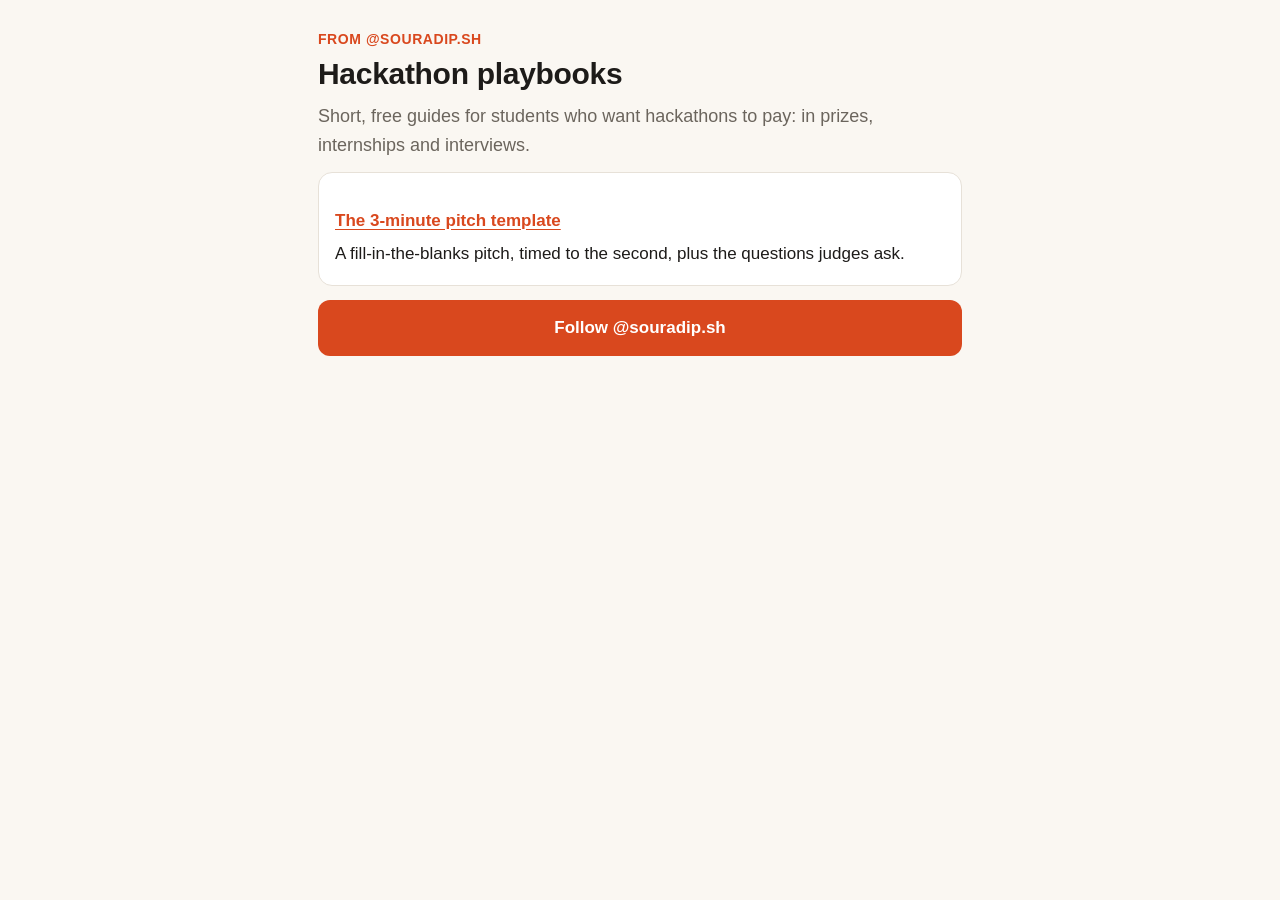
==== index.html @ 4cdc28db "Add the 3-minute pitch template" ====
<!doctype html>
<html lang="en">
<head>
<meta charset="utf-8">
<meta name="viewport" content="width=device-width, initial-scale=1">
<title>Hackathon playbooks</title>
<meta name="description" content="Free hackathon playbooks from @souradip.sh.">
<link rel="stylesheet" href="style.css">
</head>
<body>
<main>
  <p class="kicker">from @souradip.sh</p>
  <h1>Hackathon playbooks</h1>
  <p class="lead">Short, free guides for students who want hackathons to pay: in prizes, internships and interviews.</p>
  <div class="card">
    <h3><a href="pitch/">The 3-minute pitch template</a></h3>
    <p>A fill-in-the-blanks pitch, timed to the second, plus the questions judges ask.</p>
  </div>
  <a class="btn" href="https://www.instagram.com/souradip.sh/">Follow @souradip.sh</a>
</main>
</body>
</html>
---- style.css ----
:root {
  --bg: #faf7f2;
  --card: #ffffff;
  --ink: #1d1b19;
  --muted: #6b655d;
  --line: #e7e1d8;
  --accent: #d9481e;
  --accent-soft: #fbe6dc;
  --code: #f3eee6;
}
@media (prefers-color-scheme: dark) {
  :root {
    --bg: #131211;
    --card: #1c1a18;
    --ink: #f2eee8;
    --muted: #a39b90;
    --line: #2e2b27;
    --accent: #ff7a4d;
    --accent-soft: #3a2018;
    --code: #24211e;
  }
}
* { box-sizing: border-box; }
html { -webkit-text-size-adjust: 100%; }
body {
  margin: 0;
  background: var(--bg);
  color: var(--ink);
  font: 17px/1.6 -apple-system, BlinkMacSystemFont, "Segoe UI", Roboto, "Helvetica Neue", Arial, sans-serif;
}
main { max-width: 680px; margin: 0 auto; padding: 28px 18px 56px; }
.kicker { color: var(--accent); font-weight: 700; font-size: 14px; letter-spacing: .04em; text-transform: uppercase; margin: 0 0 6px; }
h1 { font-size: 30px; line-height: 1.2; margin: 0 0 10px; letter-spacing: -.01em; }
h2 { font-size: 21px; line-height: 1.3; margin: 34px 0 10px; }
h3 { font-size: 17px; margin: 18px 0 6px; }
p { margin: 0 0 12px; }
.lead { color: var(--muted); font-size: 18px; }
a { color: var(--accent); text-underline-offset: 3px; }
ul, ol { padding-left: 22px; margin: 0 0 12px; }
li { margin: 6px 0; }
.card { background: var(--card); border: 1px solid var(--line); border-radius: 14px; padding: 16px 16px 6px; margin: 12px 0; }
.time { display: inline-block; font-variant-numeric: tabular-nums; font-weight: 700; background: var(--accent-soft); color: var(--accent); border-radius: 8px; padding: 2px 8px; margin-right: 6px; font-size: 15px; }
.script { background: var(--code); border-radius: 10px; padding: 12px 14px; margin: 8px 0 12px; font-size: 16px; }
.blank { border-bottom: 2px dotted var(--accent); padding: 0 2px; font-style: italic; color: var(--accent); }
.facts { width: 100%; border-collapse: collapse; margin: 8px 0 14px; font-size: 16px; }
.facts th, .facts td { text-align: left; vertical-align: top; padding: 9px 6px; border-bottom: 1px solid var(--line); }
.facts th { width: 38%; color: var(--muted); font-weight: 600; }
.btn { display: block; text-align: center; background: var(--accent); color: #fff; text-decoration: none; font-weight: 700; border-radius: 12px; padding: 14px; margin: 14px 0; }
.note { font-size: 15px; color: var(--muted); }
.checklist { list-style: none; padding-left: 0; }
.checklist li { padding-left: 30px; position: relative; }
.checklist li::before { content: "☐"; position: absolute; left: 4px; top: 0; color: var(--accent); }
footer { margin-top: 40px; padding-top: 18px; border-top: 1px solid var(--line); color: var(--muted); font-size: 15px; }
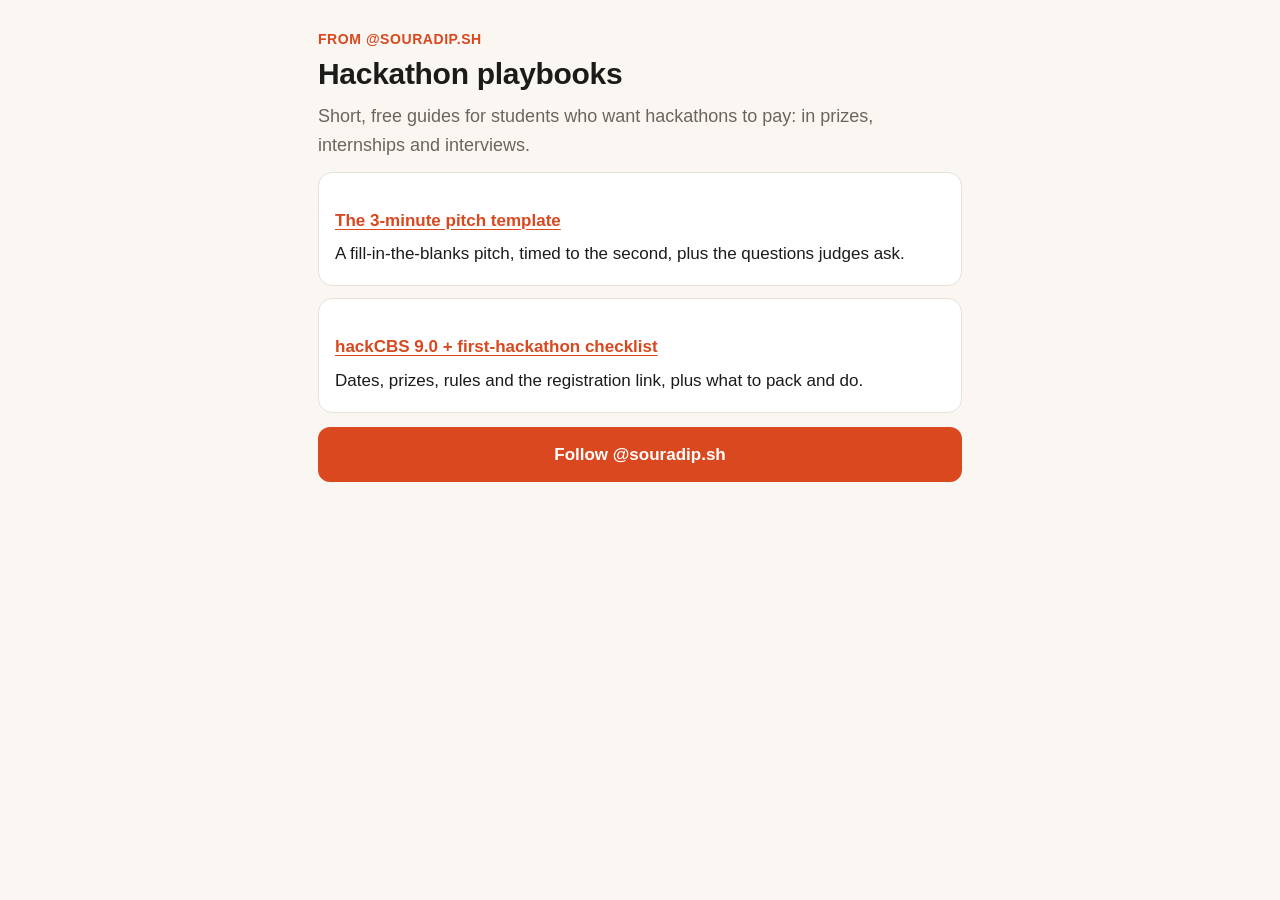
==== commit 9acc53a3: "Add the hackCBS 9.0 page and first-hackathon checklist" ====
--- a/index.html
+++ b/index.html
@@ -16,6 +16,10 @@
     <h3><a href="pitch/">The 3-minute pitch template</a></h3>
     <p>A fill-in-the-blanks pitch, timed to the second, plus the questions judges ask.</p>
   </div>
+  <div class="card">
+    <h3><a href="hackcbs/">hackCBS 9.0 + first-hackathon checklist</a></h3>
+    <p>Dates, prizes, rules and the registration link, plus what to pack and do.</p>
+  </div>
   <a class="btn" href="https://www.instagram.com/souradip.sh/">Follow @souradip.sh</a>
 </main>
 </body>
